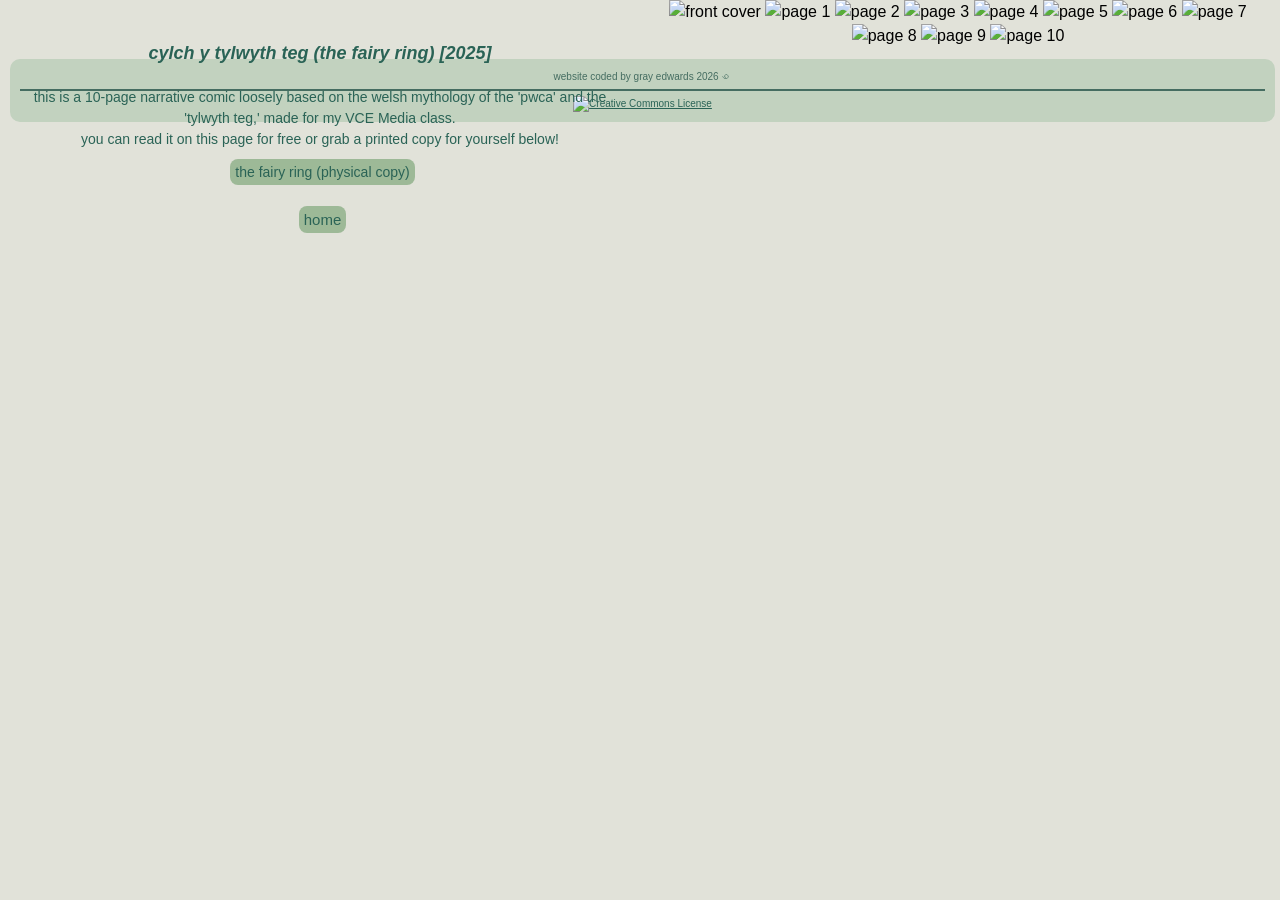
==== comics.html @ 1b8b60af "Add files via upload" ====
<!DOCTYPE html>
<html lang="en">
  <head>
   
    <meta charset="utf-8" />
    <meta name="viewport" content="width=device-width, initial-scale=1" />
   <link rel="apple-touch-icon" sizes="180x180" href="/assets/apple-touch-icon.png">
<link rel="icon" type="image/png" sizes="32x32" href="/assets/favicon-32x32.png">
<link rel="icon" type="image/png" sizes="16x16" href="/assets/favicon-16x16.png">
<link rel="manifest" href="/assets/site.webmanifest">
    <title>comics - gray edwards</title>
    <meta
      name="description"
      content="gray edwards - comics & graphic novels"
    />

    <!-- fontawesome-->
    <script
      src="https://kit.fontawesome.com/900bcfe2df.js"
      crossorigin="anonymous"
    ></script>

    <!-- import the webpage's stylesheet -->
    <link href="/style.css" type="text/css" rel="stylesheet" />

    <!-- import the webpage's javascript file -->
    <script src="/script.js" type="text/javascript" defer></script>
  </head>
  <body>


    <div class="homepage row">

     <div class="comicpageparagraph column">
      <h2 class="title abtpara2" style="padding-top:40px; font-style:italic;">

        cylch y tylwyth teg (the fairy ring) [2025]

      </h2>

        <p style="font-size:14px; width:95%" class="abtpara2"> 

       this is a 10-page narrative comic loosely based on the welsh mythology of the 'pwca' and the 'tylwyth teg,'
       made for my VCE Media class.<br>
       <!--the comic & accompanying folio were part of the VCAA's 2026 <a href="https://museumsvictoria.com.au/education/teacher-resources/top-designs/top-designs-2026/">top designs</a> exhibition.
       <br>-->
       you can read it on this page for free or grab a printed copy for yourself below!
        

        </p>
        <a class="button1" style="font-size:14px;" href="https://www.instagram.com/dear_grays/">the fairy ring (physical copy)</a><br><br>
<a class="button1" style="font-size:15px" href="/index">home</a><br><br>
 
        
    </div>
<div class="comicpageimages column">
    <img
        class="homepageimage"
        src="/assets/Cover_Illustration.webp"
        alt="front cover"
      >
    <img
        class="homepageimage"
        src="/assets/2025_Media_Page_1.webp"
        alt="page 1"
      >

      <img
        class="homepageimage"
        src="/assets/2025_Media_Page_2.webp"
        alt="page 2"
      >

      <img
        class="homepageimage"
        src="/assets/2025_Media_Page_3.webp"
        alt="page 3"
      >

      <img
        class="homepageimage"
        src="/assets/2025_Media_Page_4.webp"
        alt="page 4"
      >

      <img
        class="homepageimage"
        src="/assets/2025_Media_Page_5.webp"
        alt="page 5"
      >

      <img
        class="homepageimage"
        src="/assets/2025_Media_Page_6.webp"
        alt="page 6"
      >

      <img
        class="homepageimage"
        src="/assets/2025_Media_Page_7.webp"
        alt="page 7"
      >

      <img
        class="homepageimage"
        src="/assets/2025_Media_Page_8.webp"
        alt="page 8"
      >

      <img
        class="homepageimage"
        src="/assets/2025_Media_Page_9.webp"
        alt="page 9"
      >

      <img
        class="homepageimage"
        src="/assets/2025_Media_Page_10.webp"
        alt="page 10"
      >

      <!--<img
        class="homepageimage"
        src="/assets/fairycircle.png"
        alt="back cover"
      >-->
</div>
    </div>
  </div>
  </body>
  <footer>
    <div class="footer" style="font-size:10px;">
        website coded by gray edwards 2026 ꩜<hr>
        <a rel="license" href="http://creativecommons.org/licenses/by-nc-sa/4.0/">
            <img alt="Creative Commons License" 
                 style="border-width:0" 
                 src="https://i.creativecommons.org/l/by-nc-sa/4.0/80x15.png"/>
        </a>
       <br>

    
  </div>
  </footer>
</html>
---- style.css ----
@import url('https://fonts.googleapis.com/css2?family=Alegreya+Sans+SC:wght@700&family=Anybody:wght@600&family=Bungee&family=Hubballi&family=Josefin+Sans:wght@500&family=M+PLUS+Rounded+1c:wght@700&family=Nova+Mono&family=Poor+Story&family=Rajdhani:wght@600&family=Righteous&family=Share+Tech+Mono&family=ZCOOL+QingKe+HuangYou&display=swap');

/* default to border-box */
html {
  box-sizing: border-box;
  font-size: 16px;
}

*,
*:before,
*:after {
  box-sizing: inherit;
}

/* adjust typography defaults */
body {
  margin: 0;
  font-family: Verdana, sans-serif;
  line-height: 1.5;
  background-color: #E1E2D9;
  min-height: 100vh;
  display: flex;
  flex-direction: column;
  text-align:center;
}


  .row {
  display: flex;
  flex-wrap: wrap;
  padding: 0 4px;
}


.footer {
  border-radius: 10px;
  padding: 10px;
  margin: 10px 5px 5px 10px;
  background-color: #C2D2BF;
  font-family: Verdana, sans-serif;
  color: #456D61;
}
/* images and videos max out at full width */
img,
video {
  height: auto;
  max-width: 100%;
}

.homepageimage {
  width:99%;
  height: 99%;
  margin:auto;
}

.homepagebutton {
    width:100%;
    padding:5px;
}

.homepagebutton2 {
    width:100%;
    padding:0px;
    margin:auto;
}
.homepagebutton3 {
    width:80%;
    padding:0px;
    margin:auto;
}


.column {
    width:33%;
}

.column2 {
    margin-left:auto;
    margin-right:auto;
    width:50%
}
.column3 {
  width:50%
}

.homepagecolumn {
    width:99%;
    margin:auto;
    flex: 50%;
  max-width: 50%;
  padding: 0 4px;
}



.comicpageparagraph {
    width:50%;
    margin:auto;
  max-width: 50%;
  padding: 0 4px;
  position:fixed;
  top:0;
  left:0;
}

.comicpageimages {
    width:50%;
    margin:auto;
  max-width: 50%;
  padding: 0 4px;
  margin-right:0;
}


.buttonrow {
    columns:3;
    padding-top:20px;
}
.buttonrow2 {
    columns:2;
    padding-top:0px;
    padding-left:0px;
    margin-left:0;
}

.homepage {
    column-count: 2;
}

.title {
    padding-top:40px;
}

@media (max-width:600px){

.comicpageparagraph {
    width:100%;
    margin:auto;
  max-width: 100%;
  padding: 0 4px;
  position:relative;
}
.comicpageimages {
    width:100%;
    margin:auto;
  max-width: 100%;
  padding: 0 4px;
  position:relative;
}

 .homepageimage {
  width:100%;
  text-align:center;
  display: block;
  margin-left: auto;
  margin-right: auto;
  column-span:all;
  padding-top:20px;
  padding-bottom:0px;
  
}
.homepage {
    column-count: 1;
}
.homepagecolumn {
    width:100%;
    column-count:1;
    max-width: 100%;
}
.comicpagecolumn {
    width:100%;
    column-count:1;
    max-width: 100%;
    position: static;
}
.buttonrow {
    column-count:3;
    padding-left:10px;
    padding-right:10px;
}
.buttonrow2 {
    column-count:2;
    padding-top:0px;
    padding-left:0px;
    margin-left:0px;
}
.abtpara2 {
    column-span:all;
    margin-top:1px;
}

.homepagebutton {
    padding:2px; 
    width:100%;
    max-width:100%;
    
}

.title {
    column-span:all;
}

.column2 {
    margin-left:auto;
    margin-right:auto;
    width:50%
}
.column3 {
  width:33%
}
.homepagebutton2 {
    width:100%;
    padding:2px;
}
.homepagebutton3 {
    width:100%;
    padding:2px;
}

}


p {
  font-family: Verdana, sans-serif;
  color: #2A6356;
}
h, h1 {
  font-family: Verdana, sans-serif;
  color: #2A6356;
  font-size:26px; 
  width:95%;
}
h2 {
  font-family: Verdana, sans-serif;
  color: #2A6356;
  font-size:18px; 
  width:95%;
}

hr {
  border: #456D61 1px solid;
}

/* unvisited link */
a:link {
  color: #2A6356;
}

/* visited link */
a:visited {
  color: #0F4A48;
}

/* mouse over link */
a:hover {
  color: #0F4A48;
}

/* selected link */
a:active {
  color: #0F4A48;
}

::-webkit-scrollbar {
  background-color: #C2D2BF;
  width: 12px;
}

::-webkit-scrollbar-track {
  background-color: #C2D2BF;
  border-radius: 10px;
}

::-webkit-scrollbar-thumb {
  border-radius: 10px;
  background-color: #9DB997;
}

/* card 1 scrollbar */
.card1::-webkit-scrollbar-track {
  background-color: #C2D2BF;
}
.card1::-webkit-scrollbar-thumb {
  background-color: #9DB997;
}
.card1::-webkit-scrollbar {
  background-color: #C2D2BF;
  width: 12px;
}



footer {
  margin-top: 1px;
  text-align: center;
  font-family: 'Rajdhani', sans-serif;
  margin-bottom:0px;
  padding-bottom:0px;
}
.row:after {
  content: "";
  display: table;
  clear: both;}

.illustration {
    border-radius: 1%;
}

div.fixed {
  position: fixed;
  bottom: 0;
  right: 0;
  padding:5px;
  border:solid #90AB8A;
}




div.sticky {
  position: -webkit-sticky; /* Safari */
  position: sticky;
  top: 0;
}


.button1 {
  border-radius: 8px;
  margin: 10px 5px 5px 10px;
  padding:5px;
  background-color: #9DB997;
  text-decoration:none;
}
.button1:hover{
  background-color: #90AB8A;
}



.button2 a {
  text-decoration:none;
  font-family: 'Josefin Sans', sans-serif;
  font-size:14px;
}

.button3 {
  border-radius: 8px;
  margin: 10px 5px 5px 10px;
  padding:5px;
  background-color: #9DB997;
}
.button3:hover{
  background-color: #90AB8A;
}


@media (max-width:800px){
}
  .abtpara2 {
  text-align: center; 
  padding:5px;
  width:95%;
  font-family: 'Verdana', sans-serif;
  padding:10px;
  margin:auto;
}

/* tooltip box*/
.tooltip {
  position: relative;
  display: inline-block;
}

/* text inside tooltip */
.tooltip .tooltiptext {
  visibility: hidden;
  width: 120px;
  background-color: #C2D2BF;
  opacity:50%;
  color: #456D61;
  text-align: center;
  padding: 5px 0;
  border-radius: 6px;
  position: absolute;
  z-index: 1;
}

.tooltip:hover .tooltiptext {
  visibility: visible;
}
.tooltip .tooltiptext {
  bottom: 110%;
  left: 50%;
  margin-left: -60px;
  
}

.prevnext {
  display:block;
  margin-left:auto;
  margin-right:auto;
  font-size:20px;
}


.carddesc {
  font-family: 'M PLUS Rounded 1c', monospace;
}



.banner {
  width: 50%;
  margin: auto;
  display: block;
}
@media (max-width: 600px) {
  .banner {
    width: 80%;
  }
}


.banner2 {
  width:30%;
  margin-left:auto;
  margin-right:auto;
  display:block;
}





@media (max-width: 600px) {
  .banner2 {
    width:90%;
  }
  .homepageimage{
    width:90%;
  }
}


.banner3 {
  width:50%;
  margin-left:auto;
  margin-right:auto;
  display:block;
}



@media (max-width: 810px) {
  .banner3 {
    width:90%;
  }
}


@media (max-width: 400px) {
  .banner3 {
    width:90%;
  }
}


@media (max-width:700px ) {
  .banner3 {
    width:60%;
  }
}
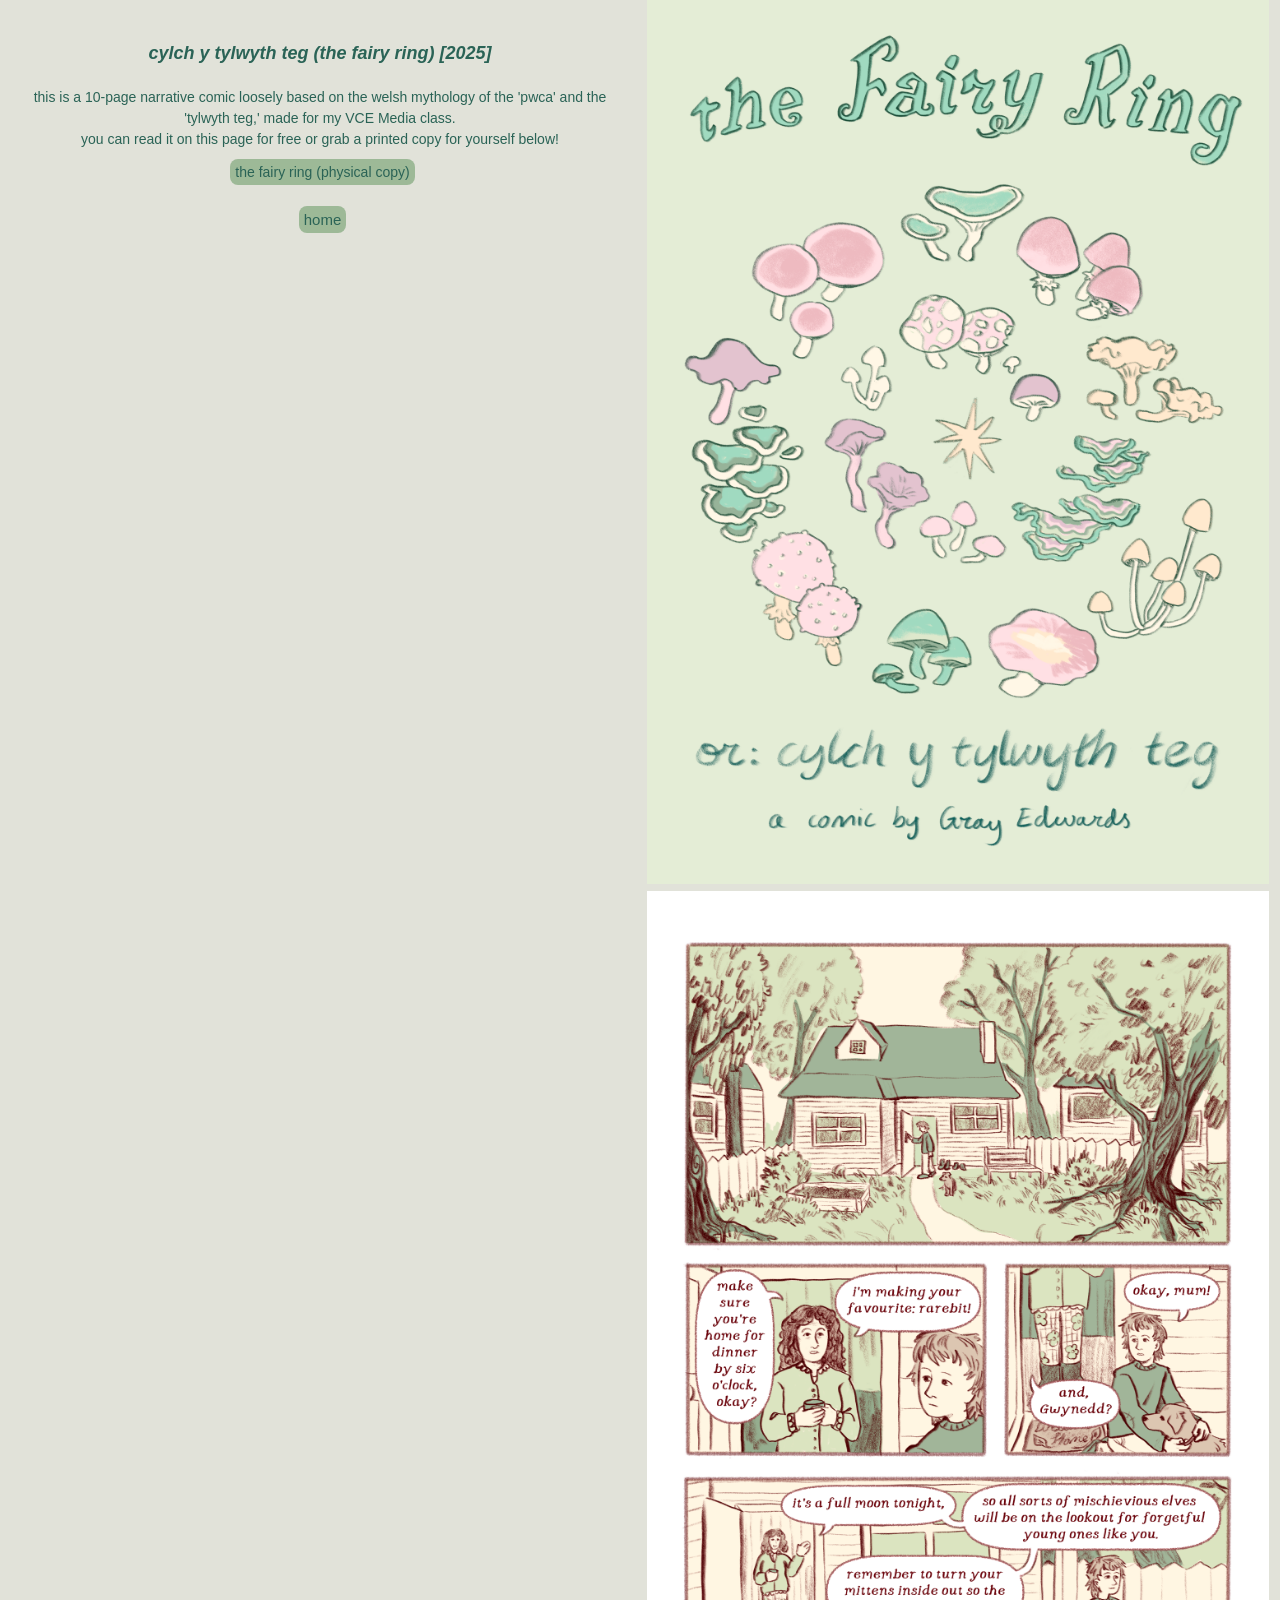
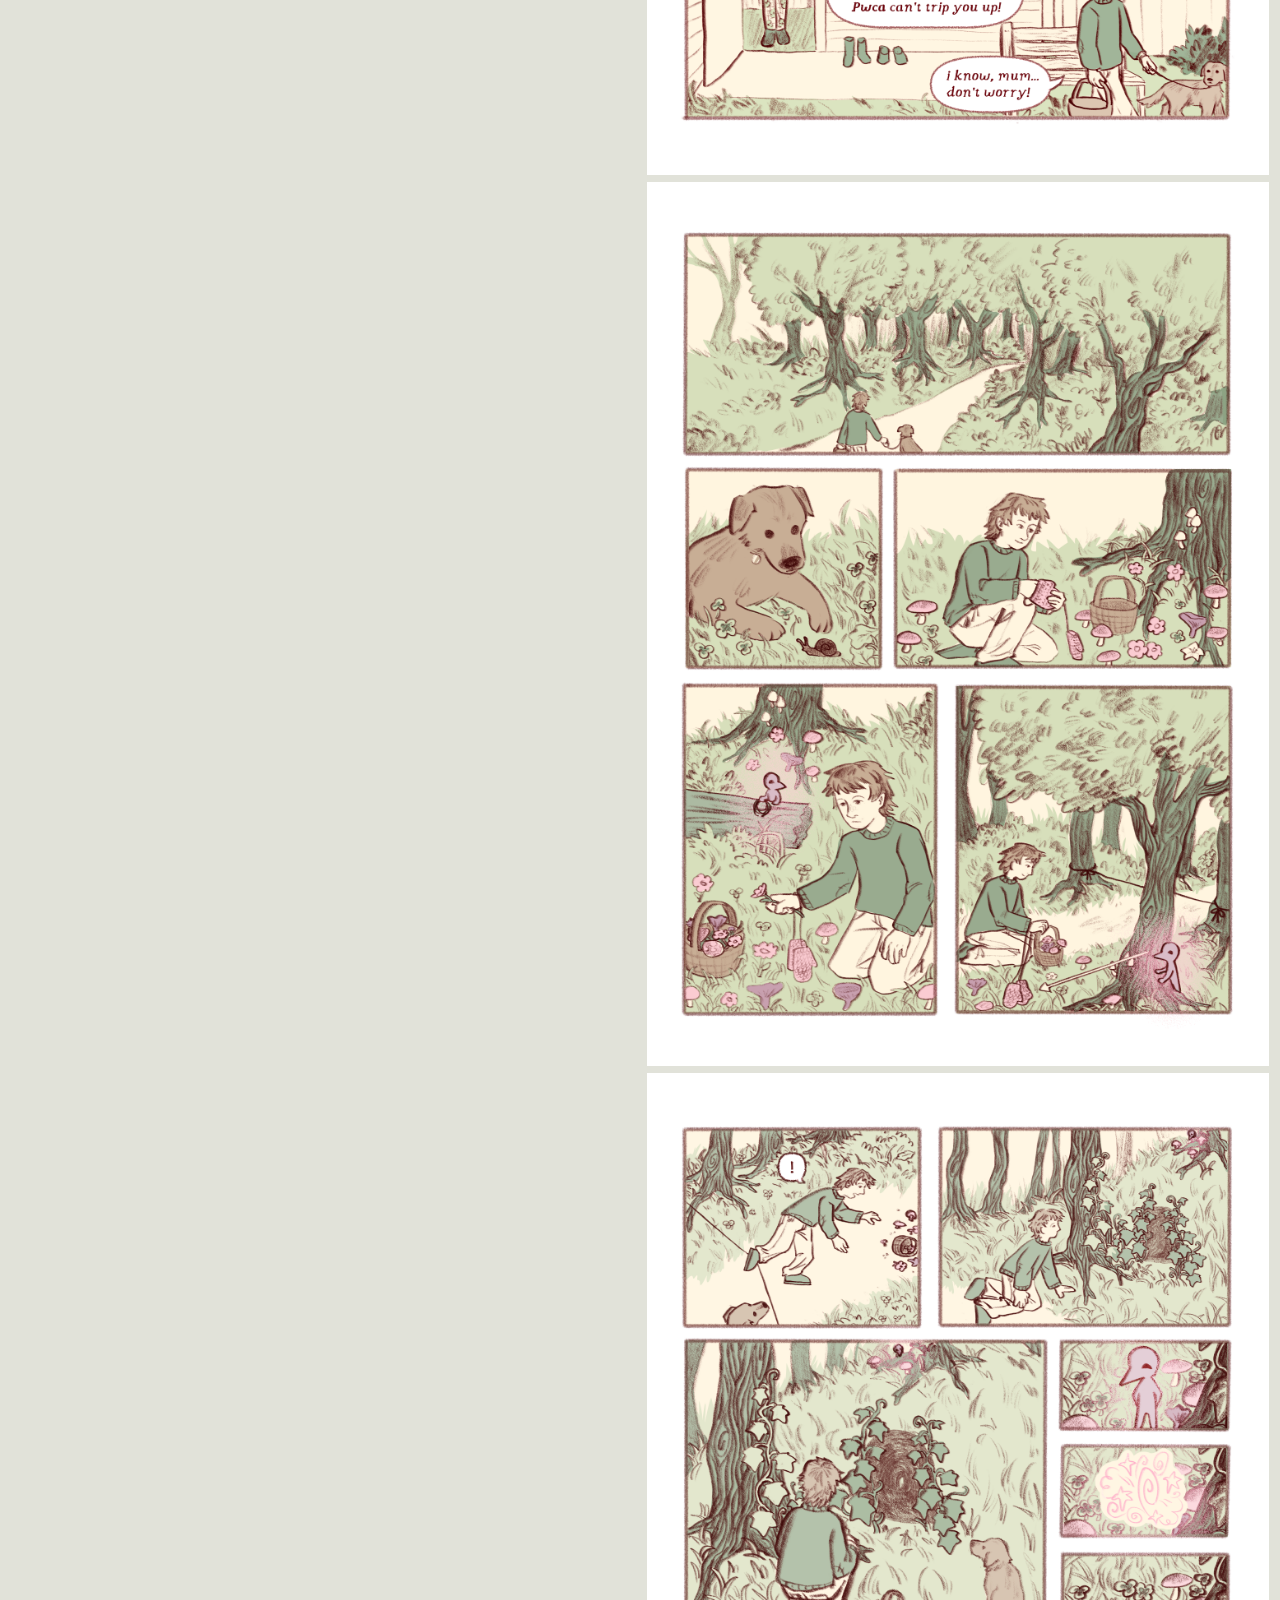
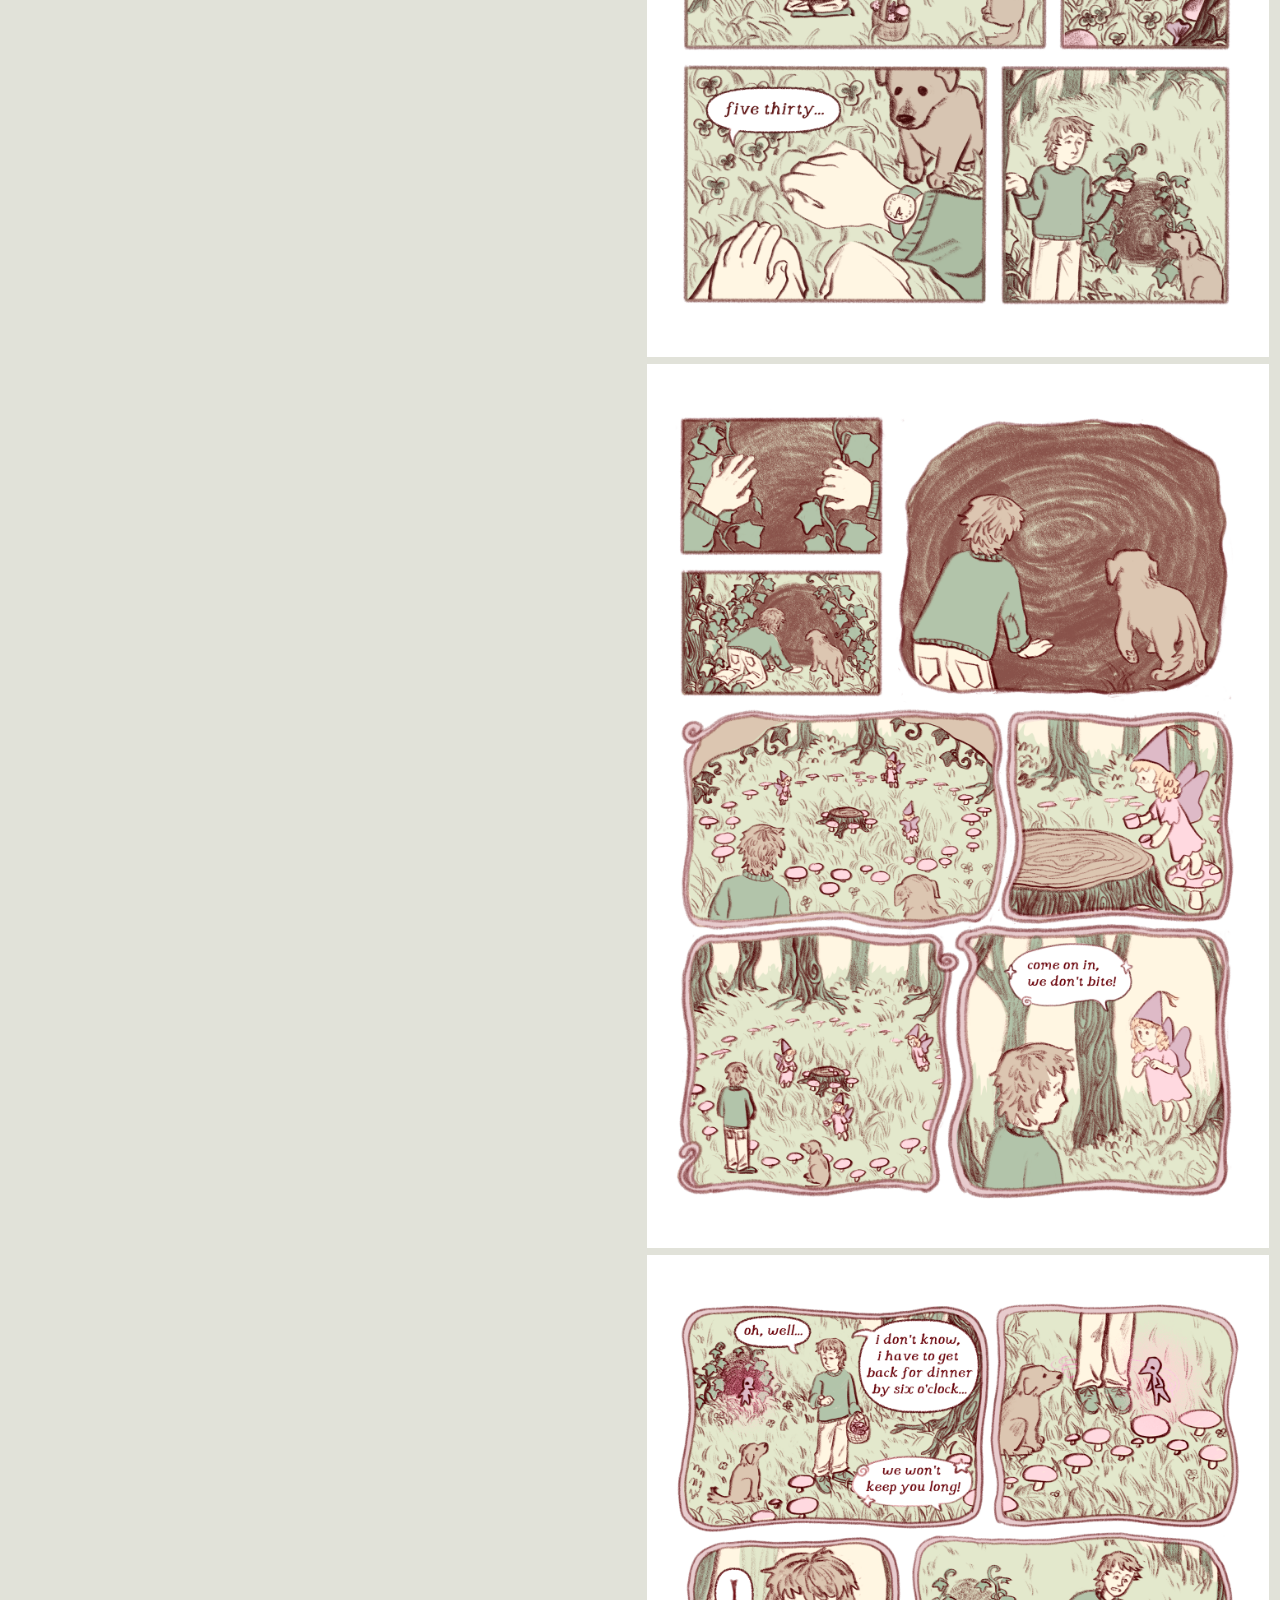
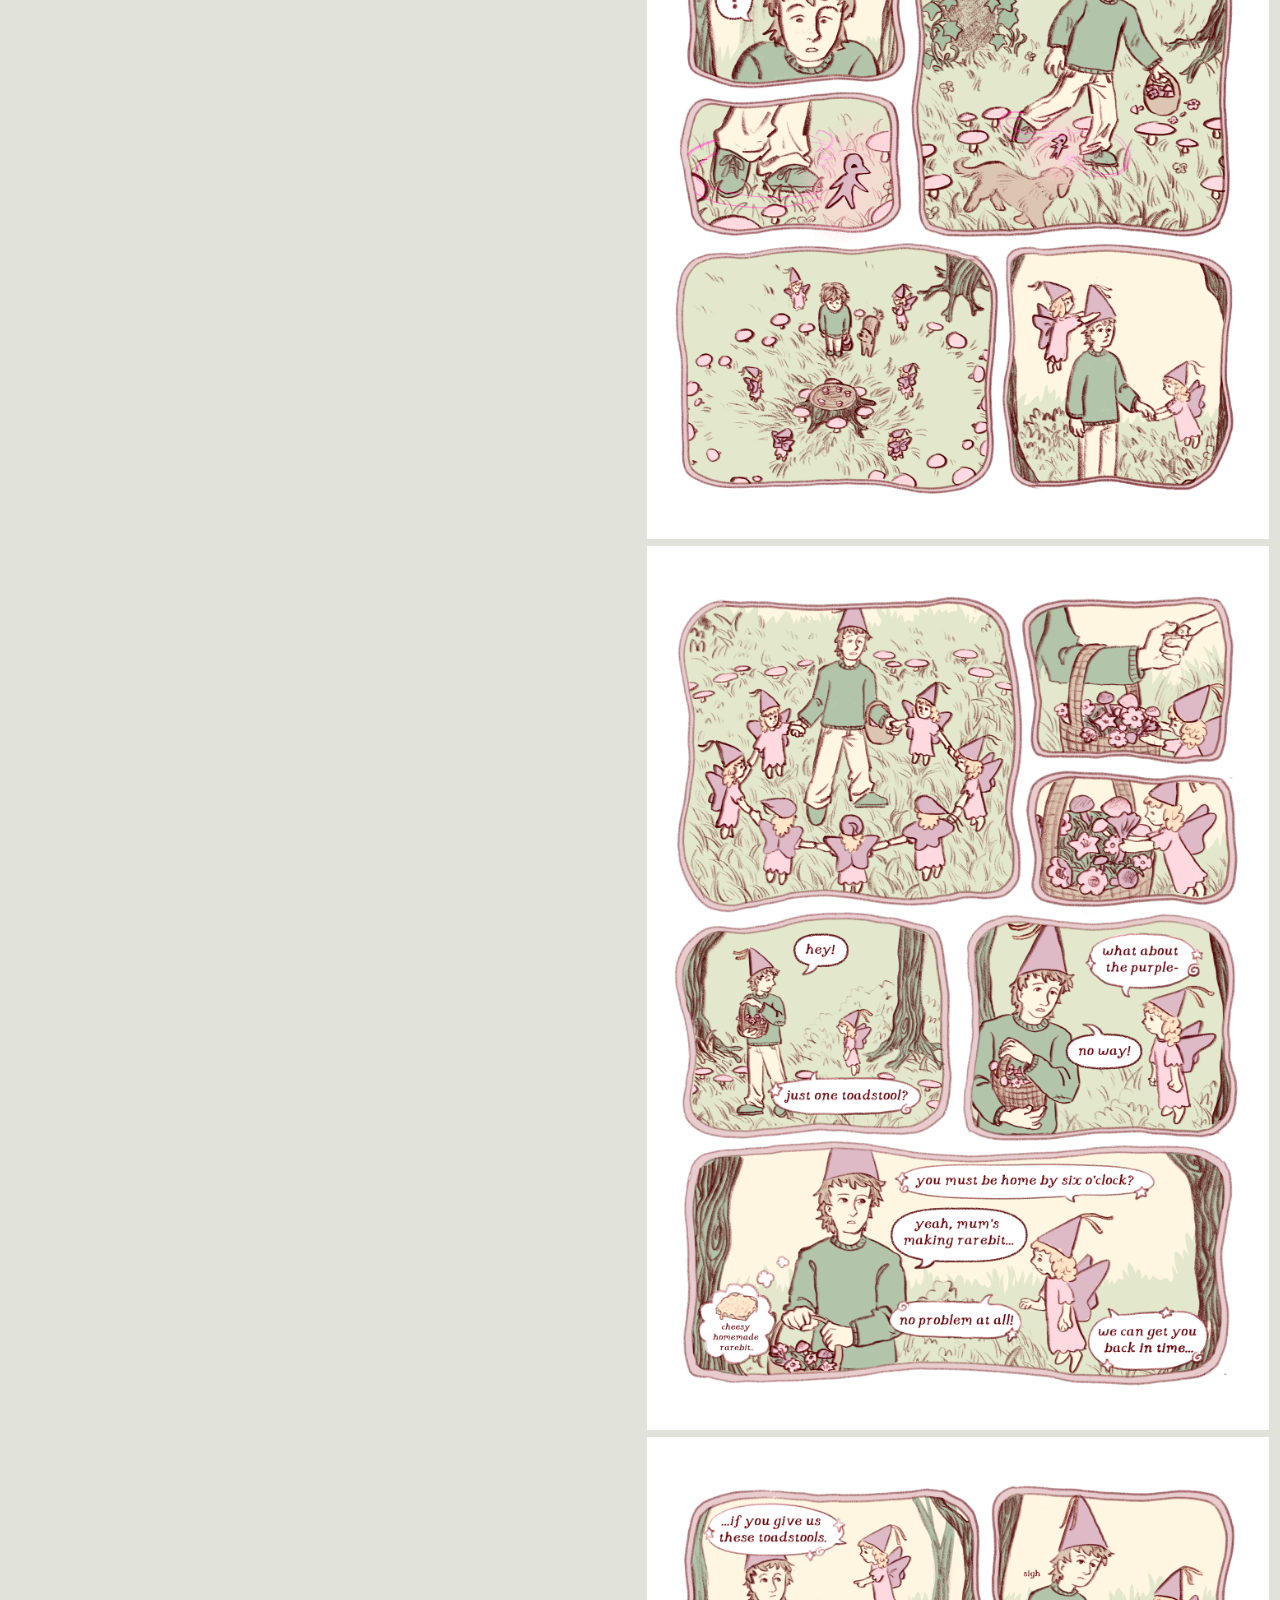
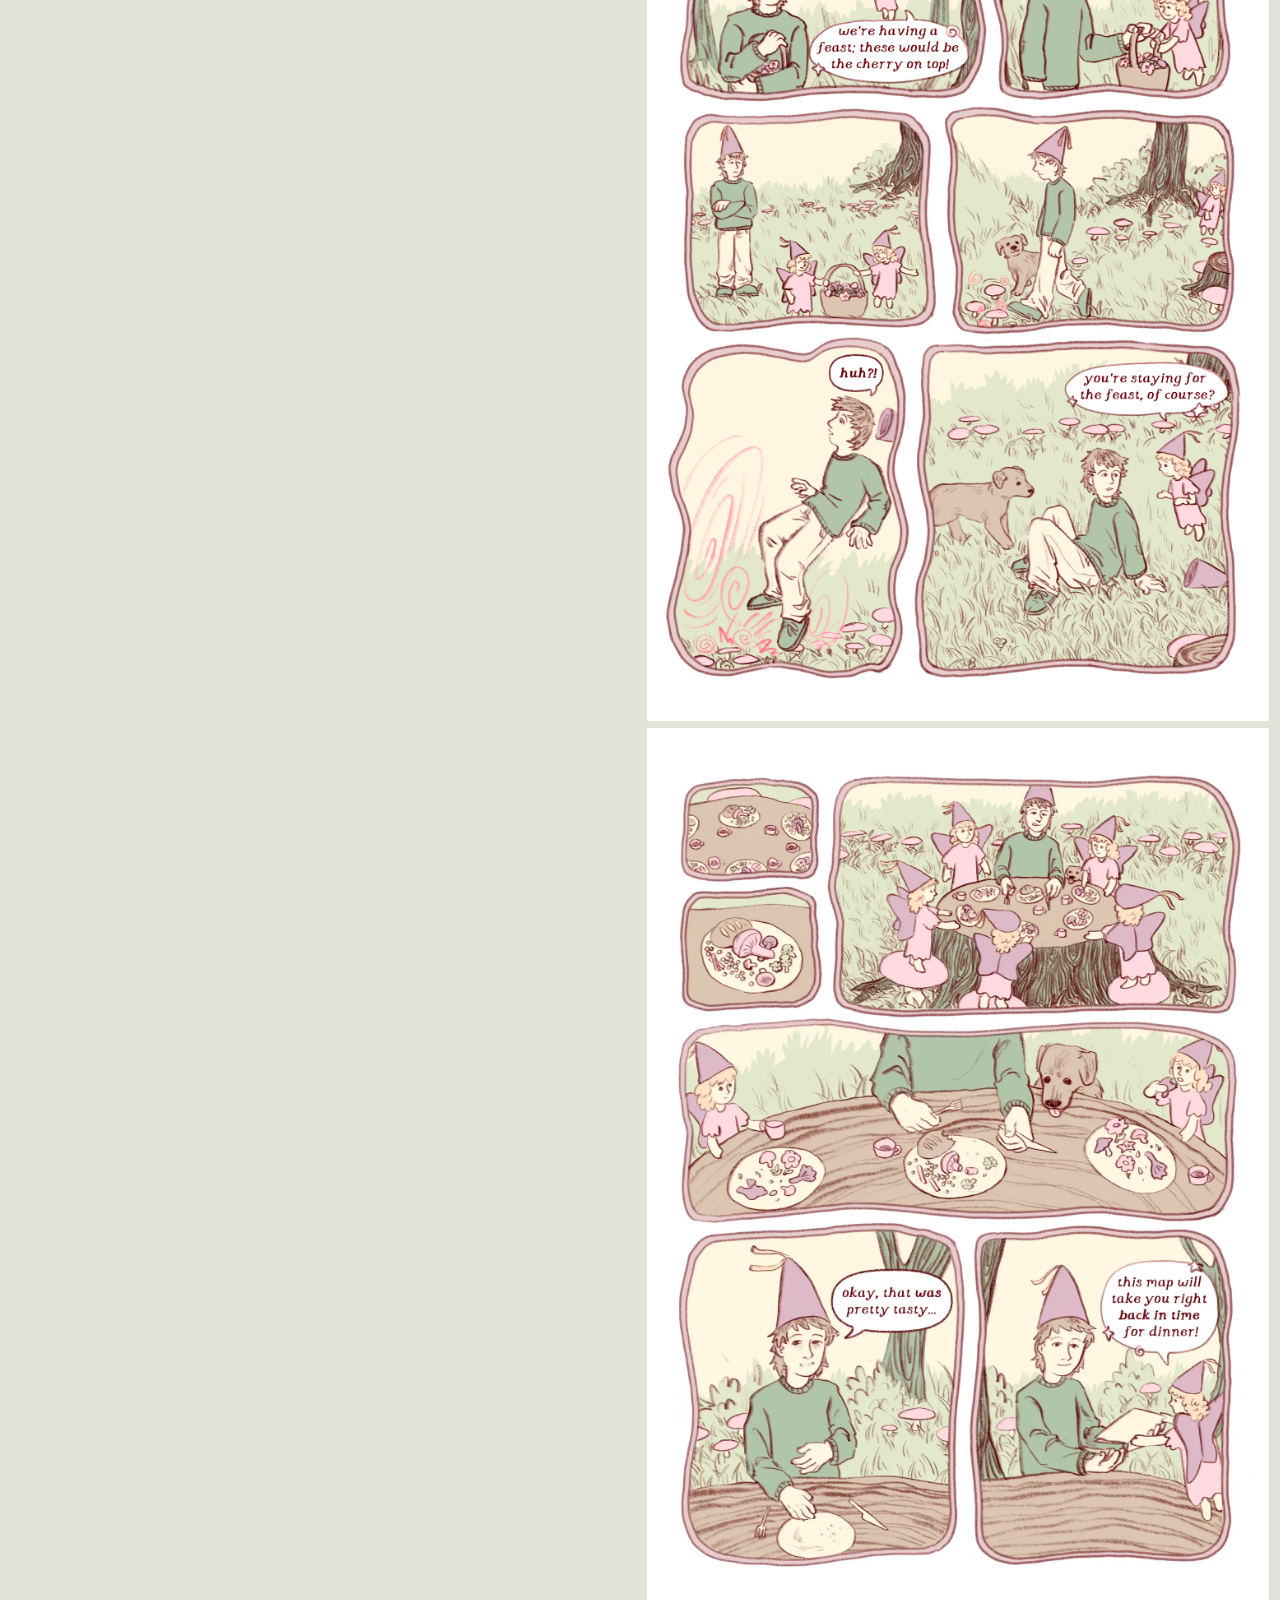
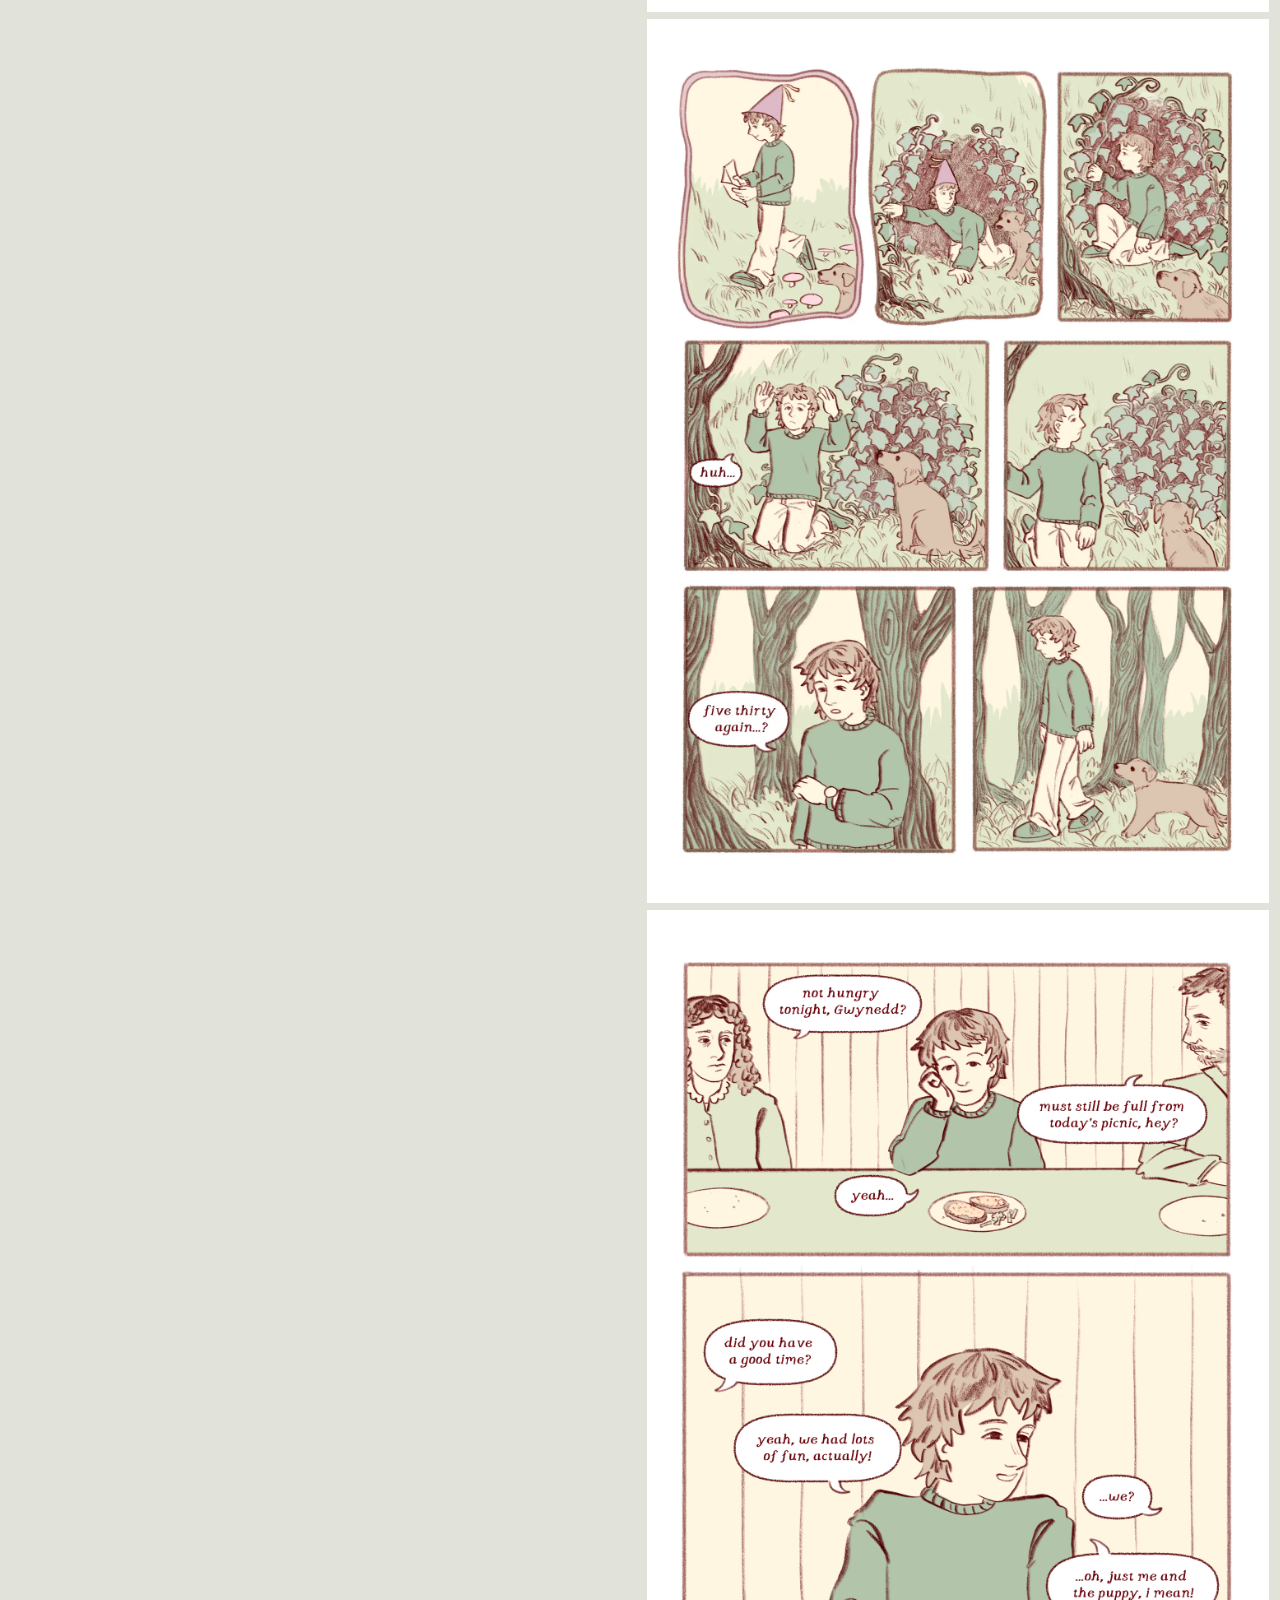
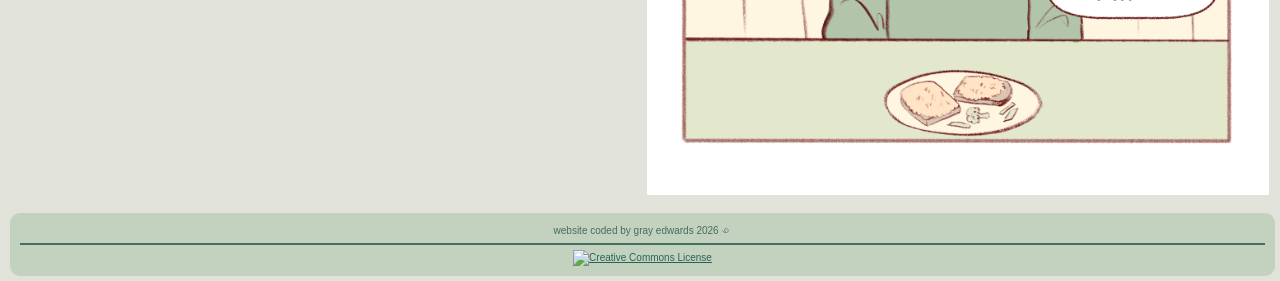
==== commit 838dbda0: "Update comics.html add correct link for the fairy ring physical copy" ====
--- a/comics.html
+++ b/comics.html
@@ -48,7 +48,7 @@
         
 
         </p>
-        <a class="button1" style="font-size:14px;" href="https://www.instagram.com/dear_grays/">the fairy ring (physical copy)</a><br><br>
+        <a class="button1" style="font-size:14px;" href="https://www.deargrays.com/product/the-fairy-ring">the fairy ring (physical copy)</a><br><br>
 <a class="button1" style="font-size:15px" href="/index">home</a><br><br>
  
         
